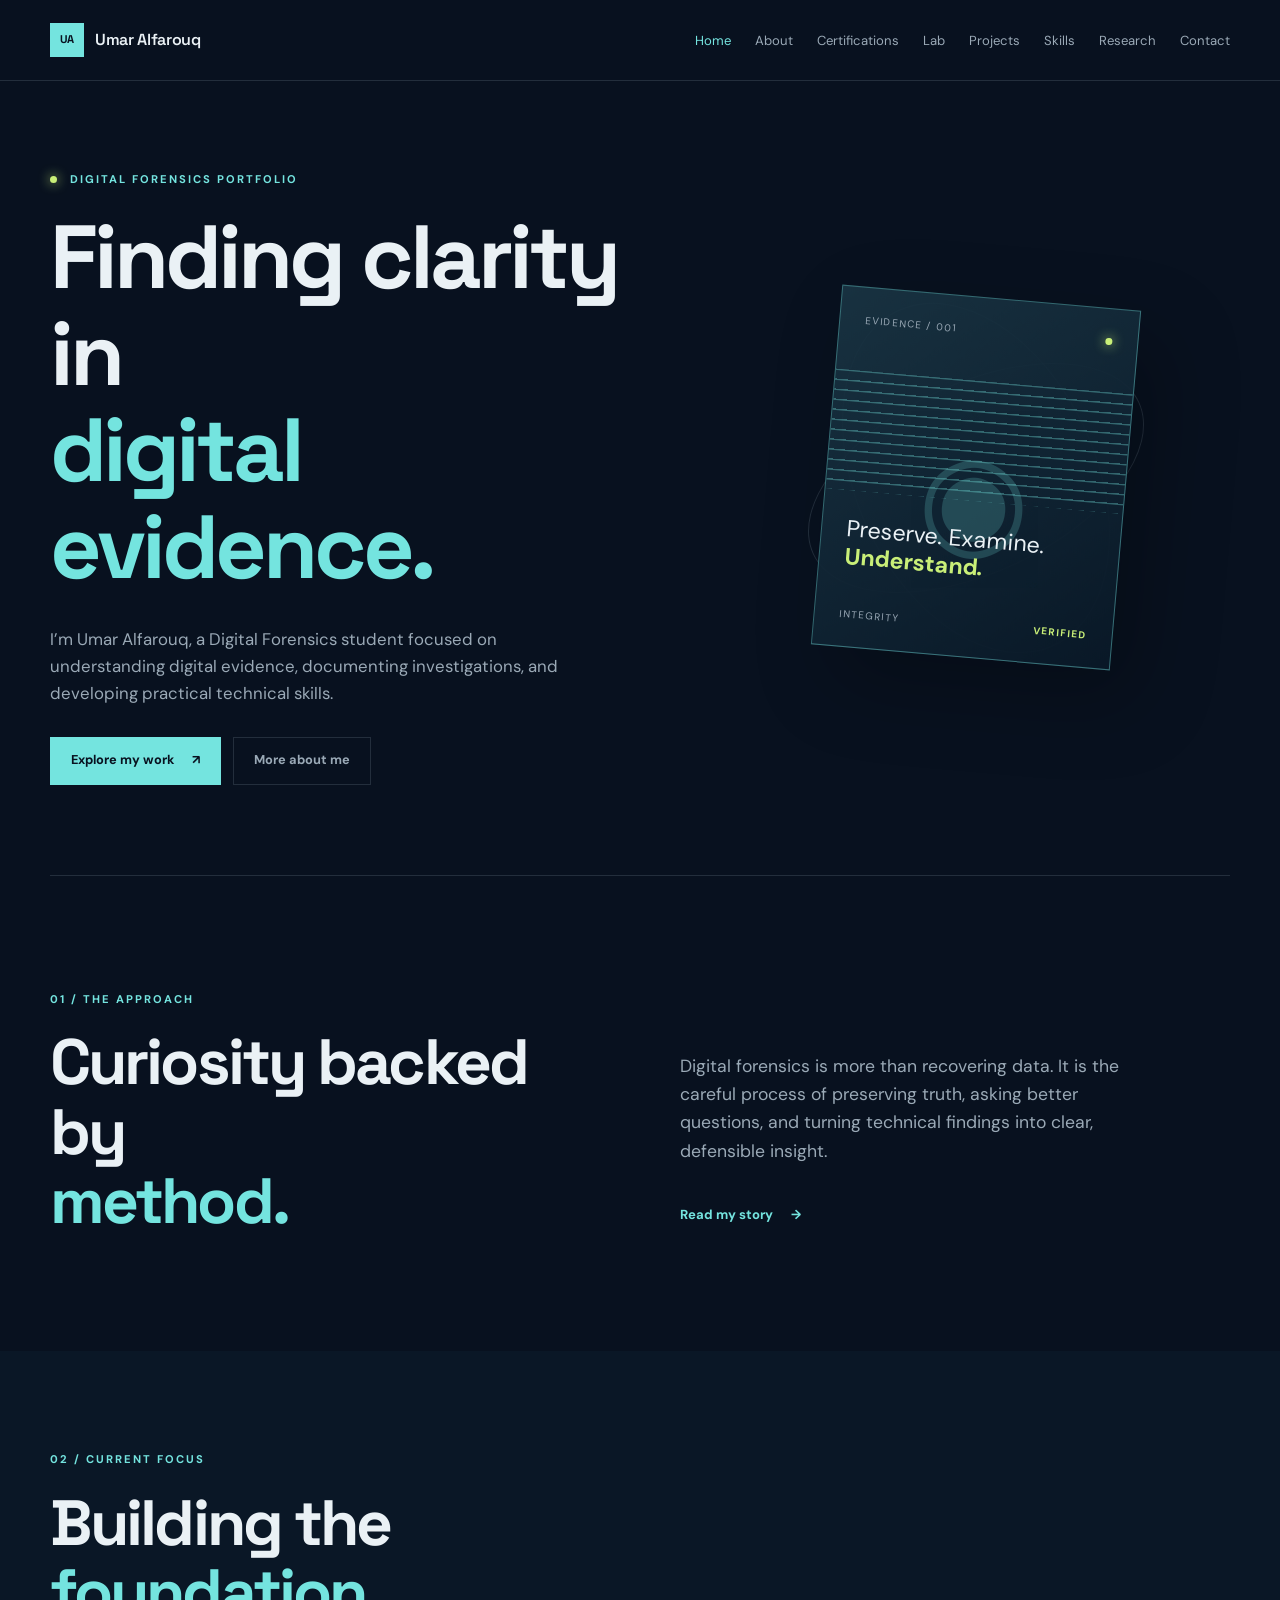
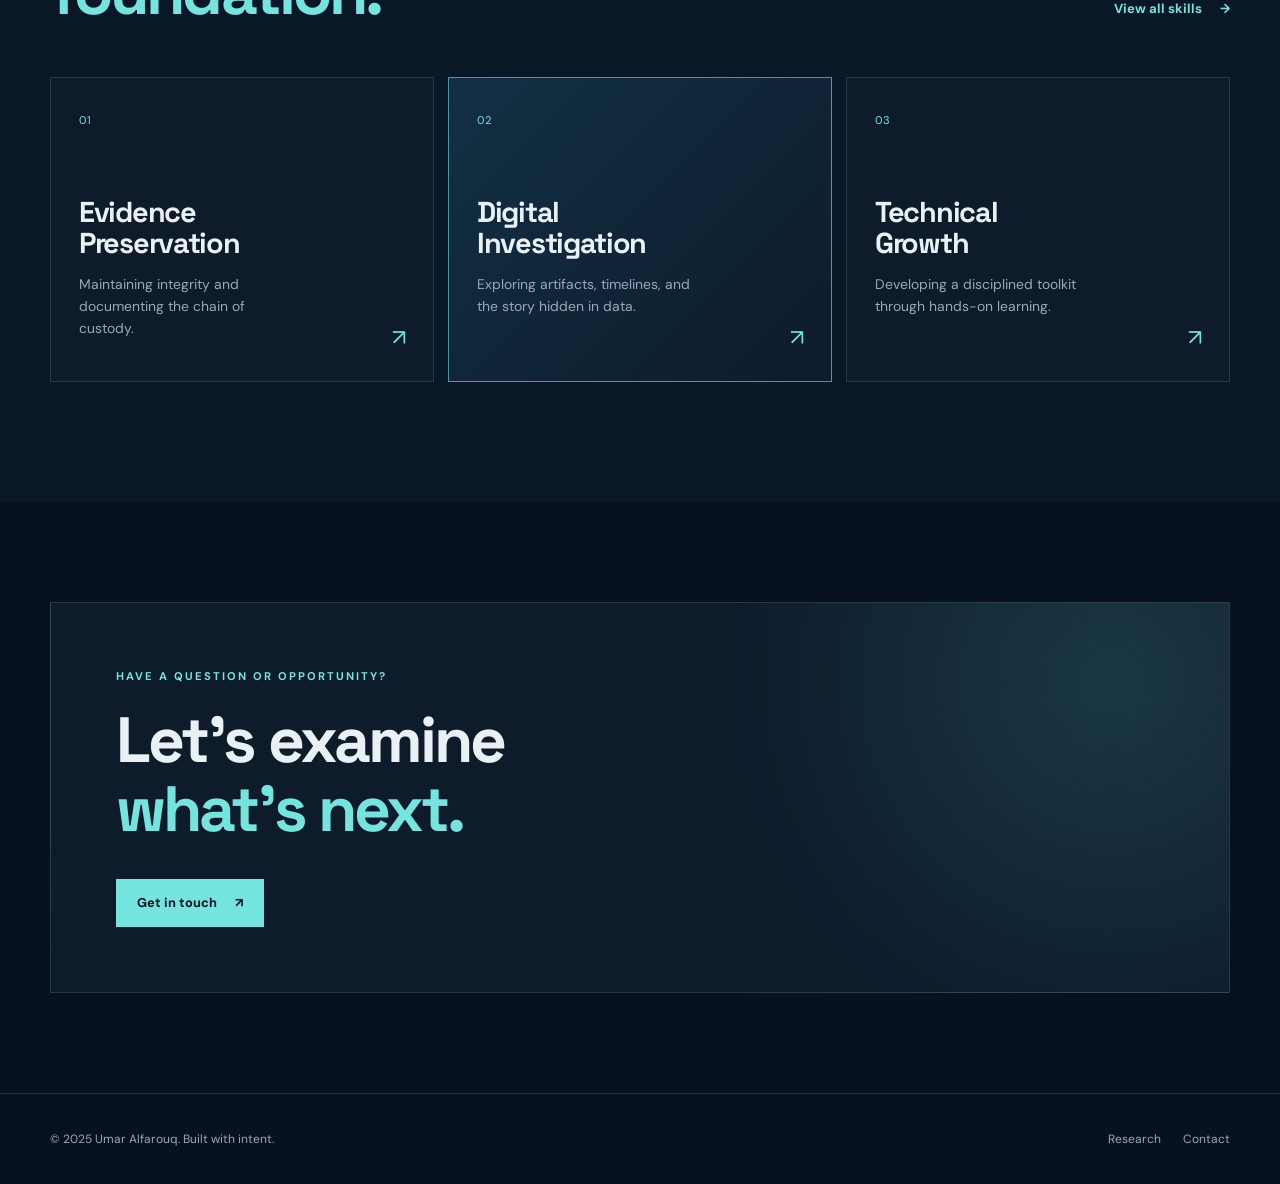
==== index.html @ 57c2f842 "Create Digital Forensics portfolio homepage and design system" ====
<!doctype html>
<html lang="en">
<head>
  <meta charset="UTF-8">
  <meta name="viewport" content="width=device-width, initial-scale=1.0">
  <meta name="description" content="Umar Alfarouq — Digital Forensics student building practical skills in evidence preservation, analysis, and reporting.">
  <meta name="theme-color" content="#08111f">
  <title>Umar Alfarouq | Digital Forensics</title>
  <link rel="preconnect" href="https://fonts.googleapis.com">
  <link rel="preconnect" href="https://fonts.gstatic.com" crossorigin>
  <link href="https://fonts.googleapis.com/css2?family=DM+Sans:wght@400;500;600;700&family=Space+Grotesk:wght@500;600;700&display=swap" rel="stylesheet">
  <link rel="stylesheet" href="css/style.css">
</head>
<body>
  <a class="skip-link" href="#main-content">Skip to content</a>

  <header class="site-header">
    <div class="container nav-wrap">
      <a class="brand" href="index.html" aria-label="Umar Alfarouq home">
        <span class="brand-mark" aria-hidden="true">UA</span>
        <span>Umar Alfarouq</span>
      </a>
      <nav class="site-nav" aria-label="Primary navigation">
        <a class="active" href="index.html" aria-current="page">Home</a>
        <a href="about.html">About</a>
        <a href="certifications.html">Certifications</a>
        <a href="lab.html">Lab</a>
        <a href="projects.html">Projects</a>
        <a href="skills.html">Skills</a>
        <a href="research.html">Research</a>
        <a href="contact.html">Contact</a>
      </nav>
    </div>
  </header>

  <main id="main-content">
    <section class="hero container" aria-labelledby="hero-title">
      <div class="hero-copy">
        <p class="eyebrow"><span class="status-dot"></span> Digital Forensics Portfolio</p>
        <h1 id="hero-title">Finding clarity in<br><span>digital evidence.</span></h1>
        <p class="hero-text">I’m Umar Alfarouq, a Digital Forensics student focused on understanding digital evidence, documenting investigations, and developing practical technical skills.</p>
        <div class="hero-actions">
          <a class="button button-primary" href="projects.html">Explore my work <span aria-hidden="true">↗</span></a>
          <a class="button button-secondary" href="about.html">More about me</a>
        </div>
      </div>
      <div class="hero-visual" aria-label="Digital forensics focus">
        <div class="orbit orbit-one"></div>
        <div class="orbit orbit-two"></div>
        <div class="evidence-card">
          <div class="card-top"><span class="card-label">EVIDENCE / 001</span><span class="pulse"></span></div>
          <div class="scan-lines"></div>
          <div class="fingerprint" aria-hidden="true">◉</div>
          <p class="card-title">Preserve. Examine.<br><strong>Understand.</strong></p>
          <div class="card-meta"><span>INTEGRITY</span><strong>VERIFIED</strong></div>
        </div>
      </div>
    </section>

    <section class="intro-section container" aria-labelledby="intro-title">
      <div class="section-heading"><p class="eyebrow">01 / The approach</p><h2 id="intro-title">Curiosity backed by<br><em>method.</em></h2></div>
      <div class="intro-content"><p>Digital forensics is more than recovering data. It is the careful process of preserving truth, asking better questions, and turning technical findings into clear, defensible insight.</p><a class="text-link" href="about.html">Read my story <span aria-hidden="true">→</span></a></div>
    </section>

    <section class="focus-section" aria-labelledby="focus-title">
      <div class="container"><div class="section-heading section-heading-row"><div><p class="eyebrow">02 / Current focus</p><h2 id="focus-title">Building the<br><em>foundation.</em></h2></div><a class="text-link" href="skills.html">View all skills <span aria-hidden="true">→</span></a></div>
        <div class="focus-grid">
          <article class="focus-card"><span class="number">01</span><h3>Evidence<br>Preservation</h3><p>Maintaining integrity and documenting the chain of custody.</p><a href="lab.html" aria-label="Learn about evidence preservation">↗</a></article>
          <article class="focus-card featured"><span class="number">02</span><h3>Digital<br>Investigation</h3><p>Exploring artifacts, timelines, and the story hidden in data.</p><a href="projects.html" aria-label="View digital investigation projects">↗</a></article>
          <article class="focus-card"><span class="number">03</span><h3>Technical<br>Growth</h3><p>Developing a disciplined toolkit through hands-on learning.</p><a href="certifications.html" aria-label="View certifications">↗</a></article>
        </div>
      </div>
    </section>

    <section class="cta-section container" aria-labelledby="cta-title"><div class="cta-box"><p class="eyebrow">Have a question or opportunity?</p><h2 id="cta-title">Let’s examine<br><em>what’s next.</em></h2><a class="button button-primary" href="contact.html">Get in touch <span aria-hidden="true">↗</span></a></div></section>
  </main>

  <footer class="site-footer"><div class="container footer-wrap"><p>© 2025 Umar Alfarouq. Built with intent.</p><div><a href="research.html">Research</a><a href="contact.html">Contact</a></div></div></footer>
</body>
</html>
---- css/style.css ----
:root {
  --ink: #eaf1f5;
  --muted: #9aa9b6;
  --line: rgba(190, 215, 225, .15);
  --navy: #08111f;
  --panel: #0d1b2b;
  --cyan: #74e4df;
  --lime: #c9ef78;
  --max: 1180px;
}

* { box-sizing: border-box; }
html { scroll-behavior: smooth; }
body { margin: 0; color: var(--ink); background: var(--navy); font-family: "DM Sans", sans-serif; line-height: 1.6; }
a { color: inherit; text-decoration: none; }
.container { width: min(calc(100% - 48px), var(--max)); margin-inline: auto; }
.skip-link { position: fixed; top: -100px; left: 20px; z-index: 10; padding: 10px 14px; color: var(--navy); background: var(--cyan); }
.skip-link:focus { top: 20px; }

.site-header { border-bottom: 1px solid var(--line); }
.nav-wrap, .footer-wrap { display: flex; align-items: center; justify-content: space-between; min-height: 80px; gap: 24px; }
.brand { display: inline-flex; align-items: center; gap: 11px; font-family: "Space Grotesk", sans-serif; font-weight: 600; letter-spacing: -.02em; white-space: nowrap; }
.brand-mark { display: grid; width: 34px; height: 34px; place-items: center; color: var(--navy); background: var(--cyan); font-size: .7rem; font-weight: 700; }
.site-nav { display: flex; flex-wrap: wrap; justify-content: flex-end; gap: 24px; color: var(--muted); font-size: .82rem; }
.site-nav a { transition: color .2s ease; }
.site-nav a:hover, .site-nav a.active { color: var(--cyan); }

.hero { display: grid; grid-template-columns: 1.1fr .9fr; align-items: center; min-height: 650px; gap: 50px; padding-block: 90px; }
.eyebrow { margin: 0 0 20px; color: var(--cyan); font-size: .7rem; font-weight: 700; letter-spacing: .18em; text-transform: uppercase; }
.status-dot, .pulse { display: inline-block; width: 7px; height: 7px; margin-right: 8px; border-radius: 50%; background: var(--lime); box-shadow: 0 0 12px var(--lime); }
h1, h2, h3 { margin: 0; font-family: "Space Grotesk", sans-serif; line-height: 1.08; letter-spacing: -.045em; }
h1 { max-width: 700px; font-size: clamp(3.2rem, 7vw, 6.3rem); }
h1 span, h2 em { color: var(--cyan); font-style: normal; }
.hero-text { max-width: 540px; margin: 30px 0; color: var(--muted); font-size: 1.05rem; }
.hero-actions { display: flex; flex-wrap: wrap; gap: 12px; }
.button { display: inline-flex; align-items: center; justify-content: center; gap: 18px; min-height: 48px; padding: 0 20px; border: 1px solid var(--cyan); font-size: .8rem; font-weight: 700; transition: transform .2s ease, background .2s ease; }
.button:hover { transform: translateY(-3px); }
.button-primary { color: var(--navy); background: var(--cyan); }
.button-primary:hover { background: var(--lime); border-color: var(--lime); }
.button-secondary { border-color: var(--line); color: var(--muted); }
.button-secondary:hover { color: var(--ink); border-color: var(--cyan); }

.hero-visual { position: relative; display: grid; min-height: 390px; place-items: center; }
.orbit { position: absolute; border: 1px solid var(--line); border-radius: 50%; transform: rotate(-25deg); }
.orbit-one { width: 360px; height: 190px; }
.orbit-two { width: 240px; height: 370px; }
.evidence-card { position: relative; width: min(100%, 300px); min-height: 355px; padding: 25px; overflow: hidden; border: 1px solid rgba(116, 228, 223, .38); background: linear-gradient(145deg, rgba(25, 52, 67, .92), rgba(9, 24, 39, .96)); box-shadow: 25px 30px 80px rgba(0, 0, 0, .25); transform: rotate(5deg); }
.card-top, .card-meta { display: flex; justify-content: space-between; color: var(--muted); font-size: .62rem; letter-spacing: .12em; }
.pulse { margin: 4px 0 0; }
.scan-lines { height: 120px; margin: 42px -25px 25px; opacity: .35; background: repeating-linear-gradient(0deg, transparent 0 8px, var(--cyan) 9px 10px); }
.fingerprint { position: absolute; top: 100px; left: 0; width: 100%; color: var(--cyan); opacity: .2; text-align: center; font-size: 8rem; }
.card-title { position: relative; margin: 0 0 35px; font-size: 1.45rem; line-height: 1.2; }
.card-title strong, .card-meta strong { color: var(--lime); }

.intro-section { display: grid; grid-template-columns: 1fr 1fr; gap: 80px; padding-block: 115px; border-top: 1px solid var(--line); }
h2 { font-size: clamp(2.4rem, 5vw, 4.5rem); }
.intro-content { max-width: 440px; padding-top: 44px; color: var(--muted); font-size: 1.1rem; }
.text-link { display: inline-flex; gap: 18px; margin-top: 22px; color: var(--cyan); font-size: .82rem; font-weight: 700; }
.text-link:hover { color: var(--lime); }
.focus-section { padding-block: 100px 120px; background: #0a1726; }
.section-heading-row { display: flex; align-items: end; justify-content: space-between; margin-bottom: 50px; }
.section-heading-row .text-link { margin-bottom: 8px; }
.focus-grid { display: grid; grid-template-columns: repeat(3, 1fr); gap: 14px; }
.focus-card { position: relative; min-height: 290px; padding: 28px; border: 1px solid var(--line); background: var(--panel); }
.focus-card.featured { border-color: rgba(116, 228, 223, .6); background: linear-gradient(135deg, #123044, #0d1b2b); }
.focus-card .number { color: var(--cyan); font-size: .7rem; letter-spacing: .1em; }
.focus-card h3 { margin-top: 65px; font-size: 1.8rem; }
.focus-card p { max-width: 220px; color: var(--muted); font-size: .87rem; }
.focus-card > a { position: absolute; right: 27px; bottom: 25px; color: var(--cyan); font-size: 1.4rem; }
.cta-section { padding-block: 100px; }
.cta-box { padding: 65px; border: 1px solid var(--line); background: radial-gradient(circle at 90% 20%, rgba(116, 228, 223, .14), transparent 35%), var(--panel); }
.cta-box h2 { margin-bottom: 35px; }
.site-footer { border-top: 1px solid var(--line); color: var(--muted); font-size: .75rem; }
.footer-wrap { min-height: 90px; }
.footer-wrap div { display: flex; gap: 22px; }
.footer-wrap a:hover { color: var(--cyan); }

@media (max-width: 850px) {
  .nav-wrap { align-items: flex-start; flex-direction: column; padding-block: 18px; }
  .site-nav { justify-content: flex-start; gap: 12px 18px; }
  .hero { grid-template-columns: 1fr; padding-block: 75px; }
  .hero-visual { min-height: 330px; }
  .intro-section { gap: 35px; }
}
@media (max-width: 620px) {
  .container { width: min(calc(100% - 32px), var(--max)); }
  h1 { font-size: clamp(2.9rem, 15vw, 4.5rem); }
  .intro-section, .focus-grid { grid-template-columns: 1fr; }
  .intro-content { padding-top: 0; }
  .section-heading-row { align-items: flex-start; flex-direction: column; gap: 15px; }
  .focus-card { min-height: 245px; }
  .focus-card h3 { margin-top: 45px; }
  .cta-box { padding: 38px 24px; }
  .footer-wrap { align-items: flex-start; flex-direction: column; justify-content: center; padding-block: 25px; }
}
@media (prefers-reduced-motion: reduce) { *, *::before, *::after { scroll-behavior: auto !important; transition: none !important; } }
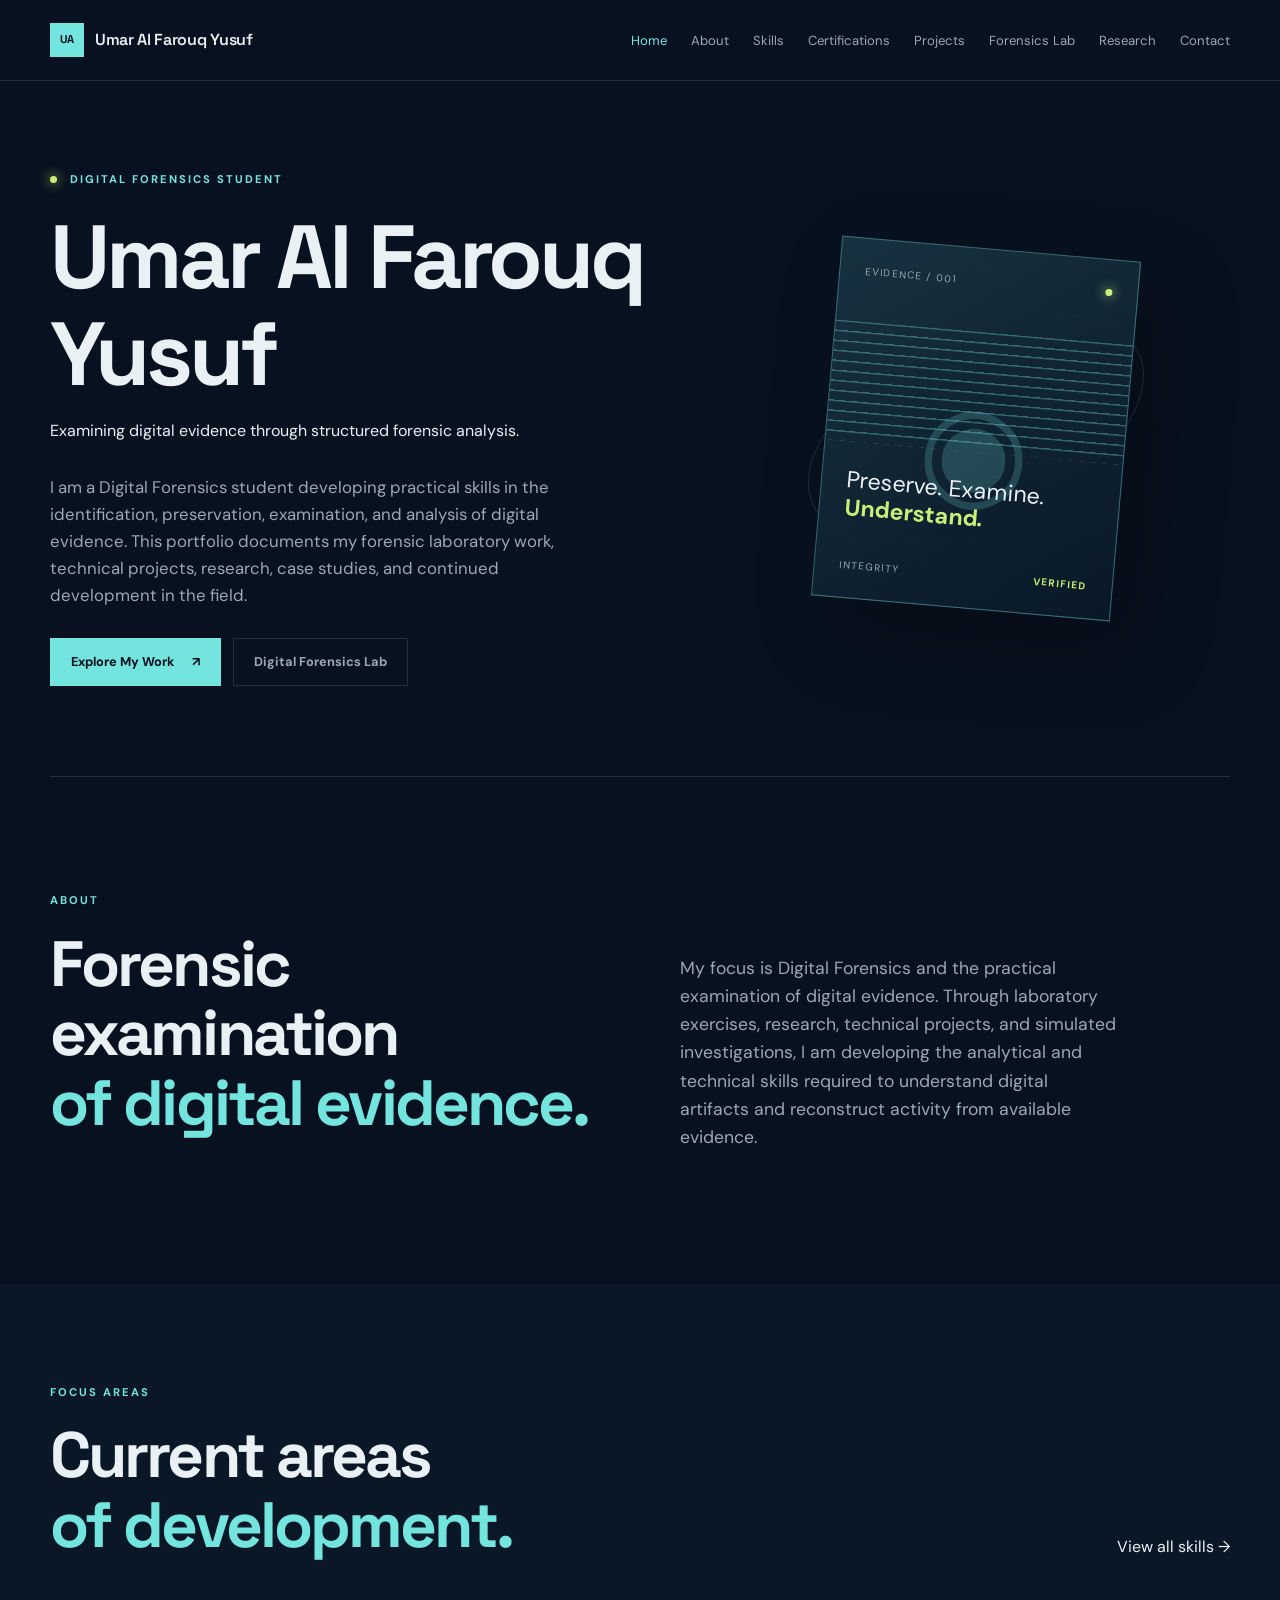
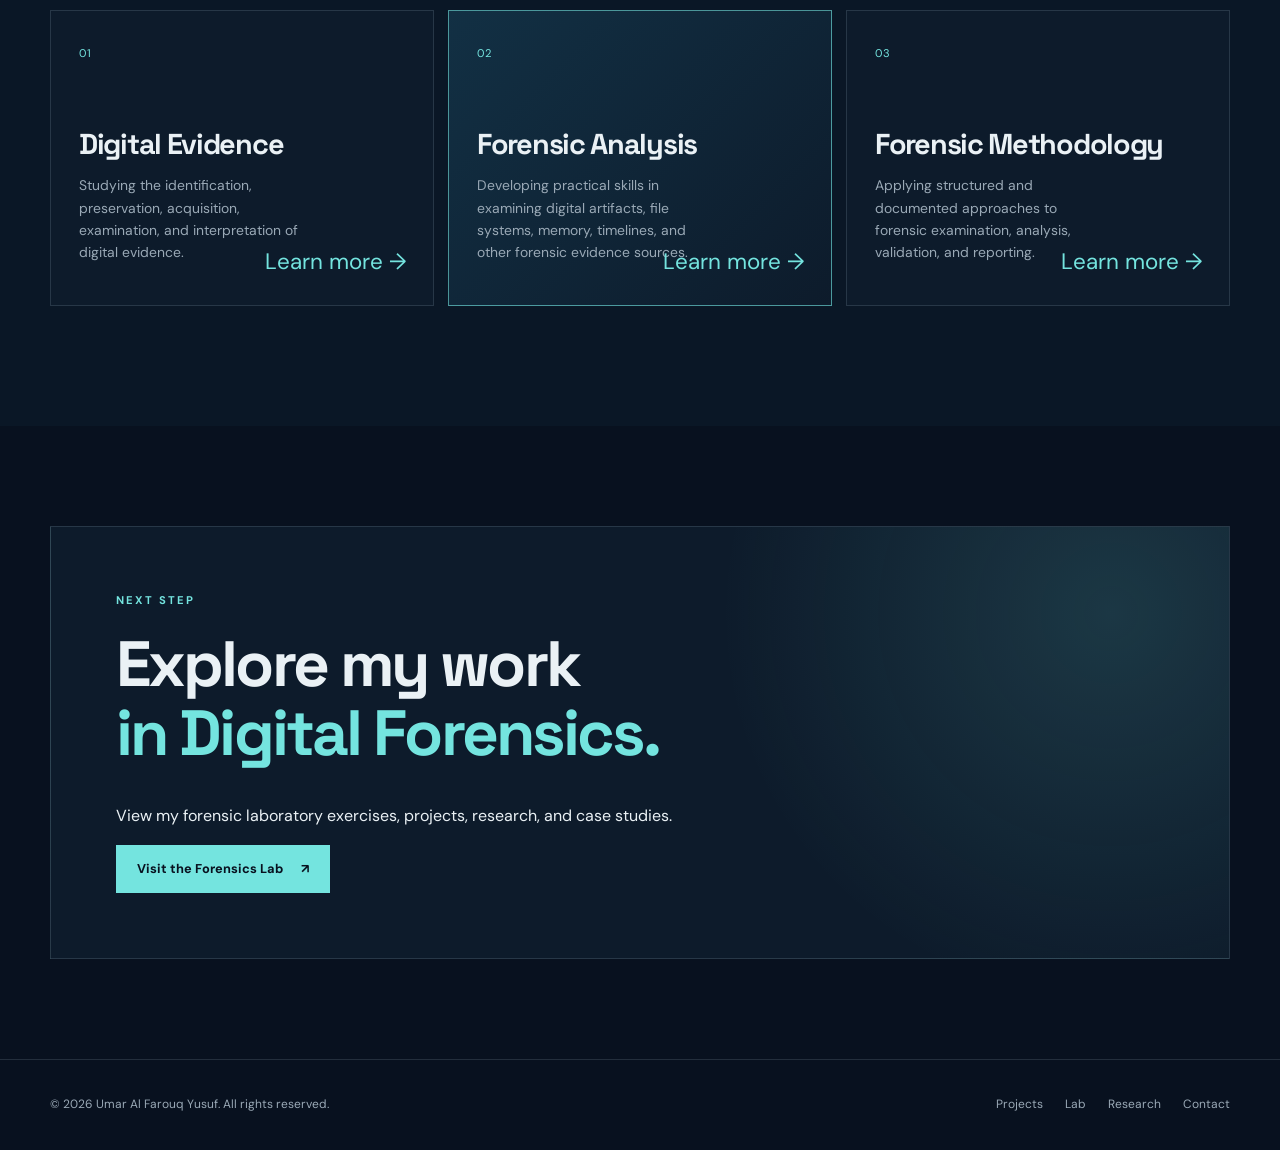
==== commit df062b8d: "Refine Home page with authentic professional identity and content" ====
--- a/index.html
+++ b/index.html
@@ -3,9 +3,9 @@
 <head>
   <meta charset="UTF-8">
   <meta name="viewport" content="width=device-width, initial-scale=1.0">
-  <meta name="description" content="Umar Alfarouq — Digital Forensics student building practical skills in evidence preservation, analysis, and reporting.">
+  <meta name="description" content="Umar Al Farouq Yusuf — Digital Forensics student developing practical skills in digital evidence examination, analysis, and forensic methodology.">
   <meta name="theme-color" content="#08111f">
-  <title>Umar Alfarouq | Digital Forensics</title>
+  <title>Umar Al Farouq Yusuf | Digital Forensics</title>
   <link rel="preconnect" href="https://fonts.googleapis.com">
   <link rel="preconnect" href="https://fonts.gstatic.com" crossorigin>
   <link href="https://fonts.googleapis.com/css2?family=DM+Sans:wght@400;500;600;700&family=Space+Grotesk:wght@500;600;700&display=swap" rel="stylesheet">
@@ -16,17 +16,17 @@
 
   <header class="site-header">
     <div class="container nav-wrap">
-      <a class="brand" href="index.html" aria-label="Umar Alfarouq home">
+      <a class="brand" href="index.html" aria-label="Umar Al Farouq Yusuf home">
         <span class="brand-mark" aria-hidden="true">UA</span>
-        <span>Umar Alfarouq</span>
+        <span>Umar Al Farouq Yusuf</span>
       </a>
       <nav class="site-nav" aria-label="Primary navigation">
         <a class="active" href="index.html" aria-current="page">Home</a>
         <a href="about.html">About</a>
+        <a href="skills.html">Skills</a>
         <a href="certifications.html">Certifications</a>
-        <a href="lab.html">Lab</a>
         <a href="projects.html">Projects</a>
-        <a href="skills.html">Skills</a>
+        <a href="lab.html">Forensics Lab</a>
         <a href="research.html">Research</a>
         <a href="contact.html">Contact</a>
       </nav>
@@ -36,12 +36,13 @@
   <main id="main-content">
     <section class="hero container" aria-labelledby="hero-title">
       <div class="hero-copy">
-        <p class="eyebrow"><span class="status-dot"></span> Digital Forensics Portfolio</p>
-        <h1 id="hero-title">Finding clarity in<br><span>digital evidence.</span></h1>
-        <p class="hero-text">I’m Umar Alfarouq, a Digital Forensics student focused on understanding digital evidence, documenting investigations, and developing practical technical skills.</p>
+        <p class="eyebrow"><span class="status-dot"></span> Digital Forensics Student</p>
+        <h1 id="hero-title">Umar Al Farouq Yusuf</h1>
+        <p class="hero-subtitle">Examining digital evidence through structured forensic analysis.</p>
+        <p class="hero-text">I am a Digital Forensics student developing practical skills in the identification, preservation, examination, and analysis of digital evidence. This portfolio documents my forensic laboratory work, technical projects, research, case studies, and continued development in the field.</p>
         <div class="hero-actions">
-          <a class="button button-primary" href="projects.html">Explore my work <span aria-hidden="true">↗</span></a>
-          <a class="button button-secondary" href="about.html">More about me</a>
+          <a class="button button-primary" href="projects.html">Explore My Work <span aria-hidden="true">↗</span></a>
+          <a class="button button-secondary" href="lab.html">Digital Forensics Lab</a>
         </div>
       </div>
       <div class="hero-visual" aria-label="Digital forensics focus">
@@ -58,23 +59,67 @@
     </section>
 
     <section class="intro-section container" aria-labelledby="intro-title">
-      <div class="section-heading"><p class="eyebrow">01 / The approach</p><h2 id="intro-title">Curiosity backed by<br><em>method.</em></h2></div>
-      <div class="intro-content"><p>Digital forensics is more than recovering data. It is the careful process of preserving truth, asking better questions, and turning technical findings into clear, defensible insight.</p><a class="text-link" href="about.html">Read my story <span aria-hidden="true">→</span></a></div>
+      <div class="section-heading">
+        <p class="eyebrow">About</p>
+        <h2 id="intro-title">Forensic examination<br><em>of digital evidence.</em></h2>
+      </div>
+      <div class="intro-content">
+        <p>My focus is Digital Forensics and the practical examination of digital evidence. Through laboratory exercises, research, technical projects, and simulated investigations, I am developing the analytical and technical skills required to understand digital artifacts and reconstruct activity from available evidence.</p>
+      </div>
     </section>
 
     <section class="focus-section" aria-labelledby="focus-title">
-      <div class="container"><div class="section-heading section-heading-row"><div><p class="eyebrow">02 / Current focus</p><h2 id="focus-title">Building the<br><em>foundation.</em></h2></div><a class="text-link" href="skills.html">View all skills <span aria-hidden="true">→</span></a></div>
+      <div class="container">
+        <div class="section-heading section-heading-row">
+          <div>
+            <p class="eyebrow">Focus Areas</p>
+            <h2 id="focus-title">Current areas<br><em>of development.</em></h2>
+          </div>
+          <a class="link-arrow" href="skills.html">View all skills <span aria-hidden="true">→</span></a>
+        </div>
         <div class="focus-grid">
-          <article class="focus-card"><span class="number">01</span><h3>Evidence<br>Preservation</h3><p>Maintaining integrity and documenting the chain of custody.</p><a href="lab.html" aria-label="Learn about evidence preservation">↗</a></article>
-          <article class="focus-card featured"><span class="number">02</span><h3>Digital<br>Investigation</h3><p>Exploring artifacts, timelines, and the story hidden in data.</p><a href="projects.html" aria-label="View digital investigation projects">↗</a></article>
-          <article class="focus-card"><span class="number">03</span><h3>Technical<br>Growth</h3><p>Developing a disciplined toolkit through hands-on learning.</p><a href="certifications.html" aria-label="View certifications">↗</a></article>
+          <article class="focus-card">
+            <span class="number">01</span>
+            <h3>Digital Evidence</h3>
+            <p>Studying the identification, preservation, acquisition, examination, and interpretation of digital evidence.</p>
+            <a href="lab.html" aria-label="Explore Digital Evidence in Forensics Lab">Learn more <span aria-hidden="true">→</span></a>
+          </article>
+          <article class="focus-card featured">
+            <span class="number">02</span>
+            <h3>Forensic Analysis</h3>
+            <p>Developing practical skills in examining digital artifacts, file systems, memory, timelines, and other forensic evidence sources.</p>
+            <a href="projects.html" aria-label="Explore Forensic Analysis projects">Learn more <span aria-hidden="true">→</span></a>
+          </article>
+          <article class="focus-card">
+            <span class="number">03</span>
+            <h3>Forensic Methodology</h3>
+            <p>Applying structured and documented approaches to forensic examination, analysis, validation, and reporting.</p>
+            <a href="research.html" aria-label="Explore Forensic Methodology in Research">Learn more <span aria-hidden="true">→</span></a>
+          </article>
         </div>
       </div>
     </section>
 
-    <section class="cta-section container" aria-labelledby="cta-title"><div class="cta-box"><p class="eyebrow">Have a question or opportunity?</p><h2 id="cta-title">Let’s examine<br><em>what’s next.</em></h2><a class="button button-primary" href="contact.html">Get in touch <span aria-hidden="true">↗</span></a></div></section>
+    <section class="cta-section container" aria-labelledby="cta-title">
+      <div class="cta-box">
+        <p class="eyebrow">Next step</p>
+        <h2 id="cta-title">Explore my work<br><em>in Digital Forensics.</em></h2>
+        <p>View my forensic laboratory exercises, projects, research, and case studies.</p>
+        <a class="button button-primary" href="lab.html">Visit the Forensics Lab <span aria-hidden="true">↗</span></a>
+      </div>
+    </section>
   </main>
 
-  <footer class="site-footer"><div class="container footer-wrap"><p>© 2025 Umar Alfarouq. Built with intent.</p><div><a href="research.html">Research</a><a href="contact.html">Contact</a></div></div></footer>
+  <footer class="site-footer">
+    <div class="container footer-wrap">
+      <p>© 2026 Umar Al Farouq Yusuf. All rights reserved.</p>
+      <div>
+        <a href="projects.html">Projects</a>
+        <a href="lab.html">Lab</a>
+        <a href="research.html">Research</a>
+        <a href="contact.html">Contact</a>
+      </div>
+    </div>
+  </footer>
 </body>
 </html>
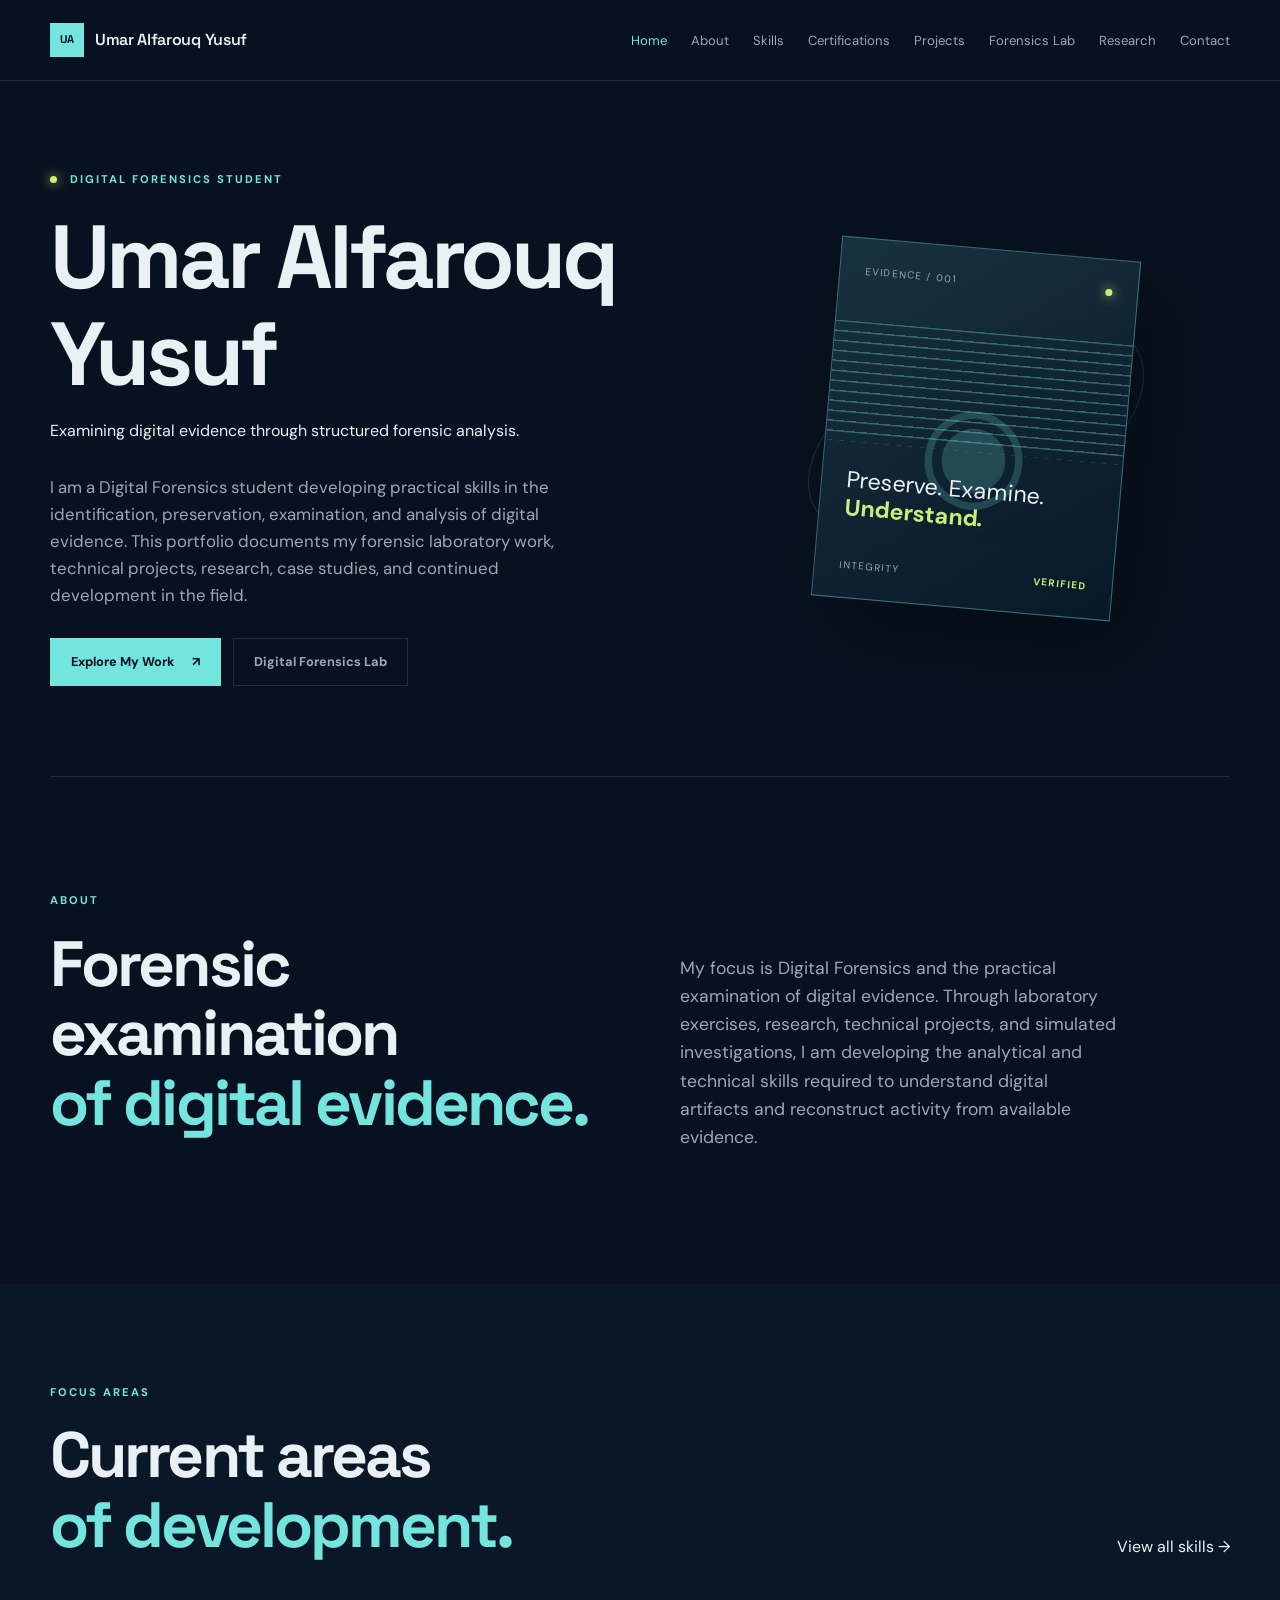
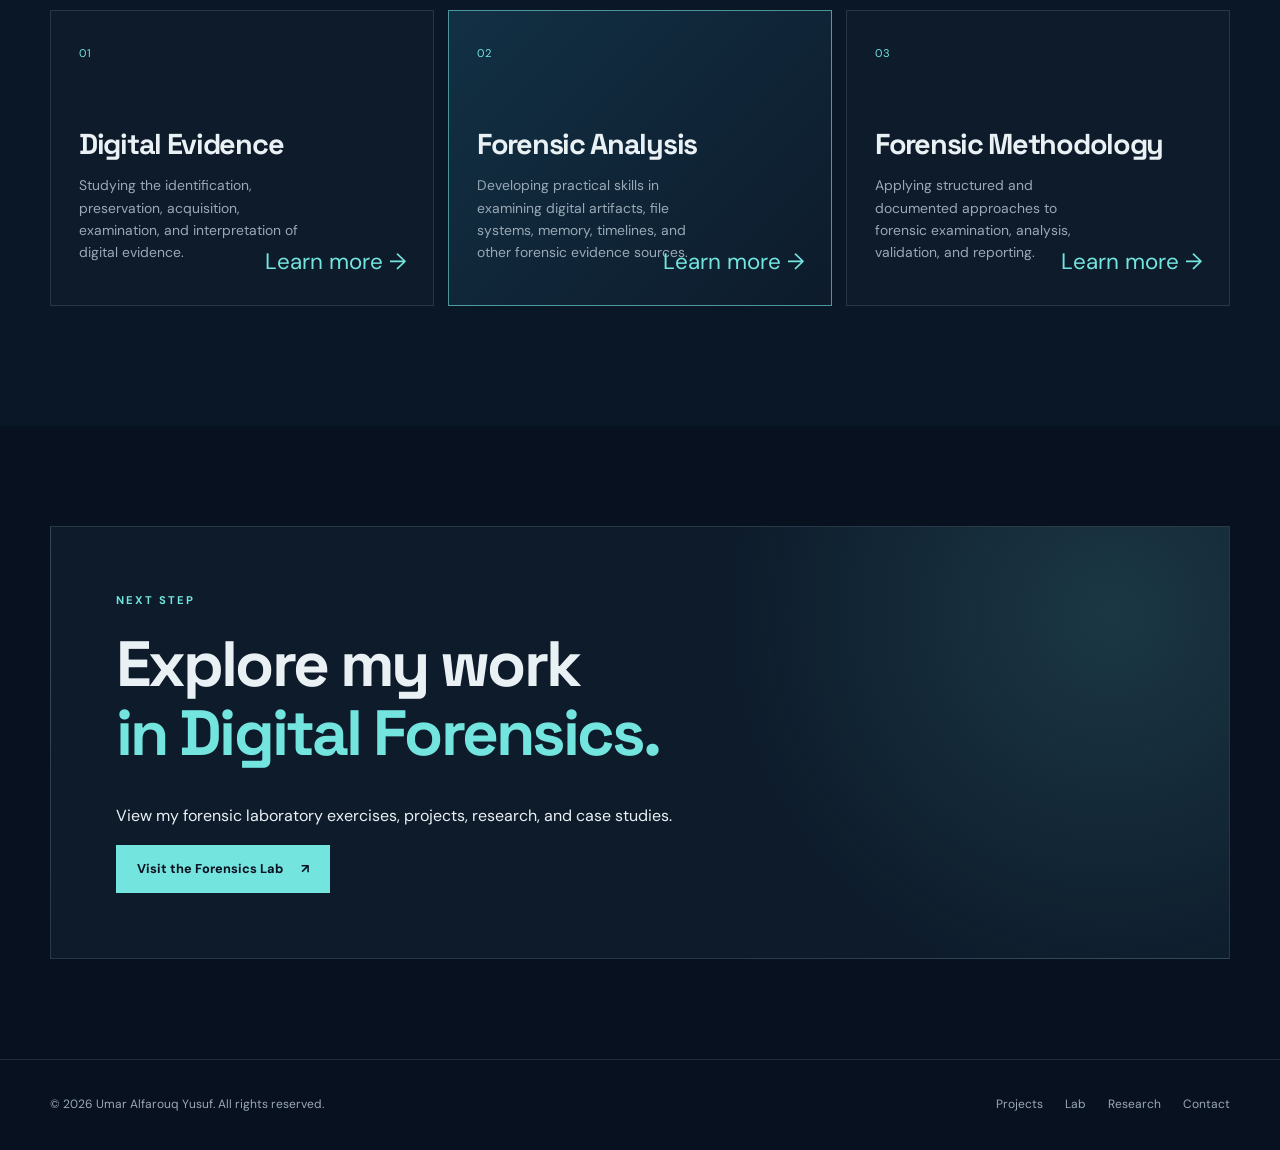
==== commit 387e484b: "Standardize the project to the full name Umar Alfarouq Yusuf across the website pages." ====
--- a/index.html
+++ b/index.html
@@ -3,9 +3,9 @@
 <head>
   <meta charset="UTF-8">
   <meta name="viewport" content="width=device-width, initial-scale=1.0">
-  <meta name="description" content="Umar Al Farouq Yusuf — Digital Forensics student developing practical skills in digital evidence examination, analysis, and forensic methodology.">
+  <meta name="description" content="Umar Alfarouq Yusuf — Digital Forensics student developing practical skills in digital evidence examination, analysis, and forensic methodology.">
   <meta name="theme-color" content="#08111f">
-  <title>Umar Al Farouq Yusuf | Digital Forensics</title>
+  <title>Umar Alfarouq Yusuf | Digital Forensics</title>
   <link rel="preconnect" href="https://fonts.googleapis.com">
   <link rel="preconnect" href="https://fonts.gstatic.com" crossorigin>
   <link href="https://fonts.googleapis.com/css2?family=DM+Sans:wght@400;500;600;700&family=Space+Grotesk:wght@500;600;700&display=swap" rel="stylesheet">
@@ -13,12 +13,11 @@
 </head>
 <body>
   <a class="skip-link" href="#main-content">Skip to content</a>
-
   <header class="site-header">
     <div class="container nav-wrap">
-      <a class="brand" href="index.html" aria-label="Umar Al Farouq Yusuf home">
+      <a class="brand" href="index.html" aria-label="Umar Alfarouq Yusuf home">
         <span class="brand-mark" aria-hidden="true">UA</span>
-        <span>Umar Al Farouq Yusuf</span>
+        <span>Umar Alfarouq Yusuf</span>
       </a>
       <nav class="site-nav" aria-label="Primary navigation">
         <a class="active" href="index.html" aria-current="page">Home</a>
@@ -37,7 +36,7 @@
     <section class="hero container" aria-labelledby="hero-title">
       <div class="hero-copy">
         <p class="eyebrow"><span class="status-dot"></span> Digital Forensics Student</p>
-        <h1 id="hero-title">Umar Al Farouq Yusuf</h1>
+        <h1 id="hero-title">Umar Alfarouq Yusuf</h1>
         <p class="hero-subtitle">Examining digital evidence through structured forensic analysis.</p>
         <p class="hero-text">I am a Digital Forensics student developing practical skills in the identification, preservation, examination, and analysis of digital evidence. This portfolio documents my forensic laboratory work, technical projects, research, case studies, and continued development in the field.</p>
         <div class="hero-actions">
@@ -112,7 +111,7 @@
 
   <footer class="site-footer">
     <div class="container footer-wrap">
-      <p>© 2026 Umar Al Farouq Yusuf. All rights reserved.</p>
+      <p>© 2026 Umar Alfarouq Yusuf. All rights reserved.</p>
       <div>
         <a href="projects.html">Projects</a>
         <a href="lab.html">Lab</a>
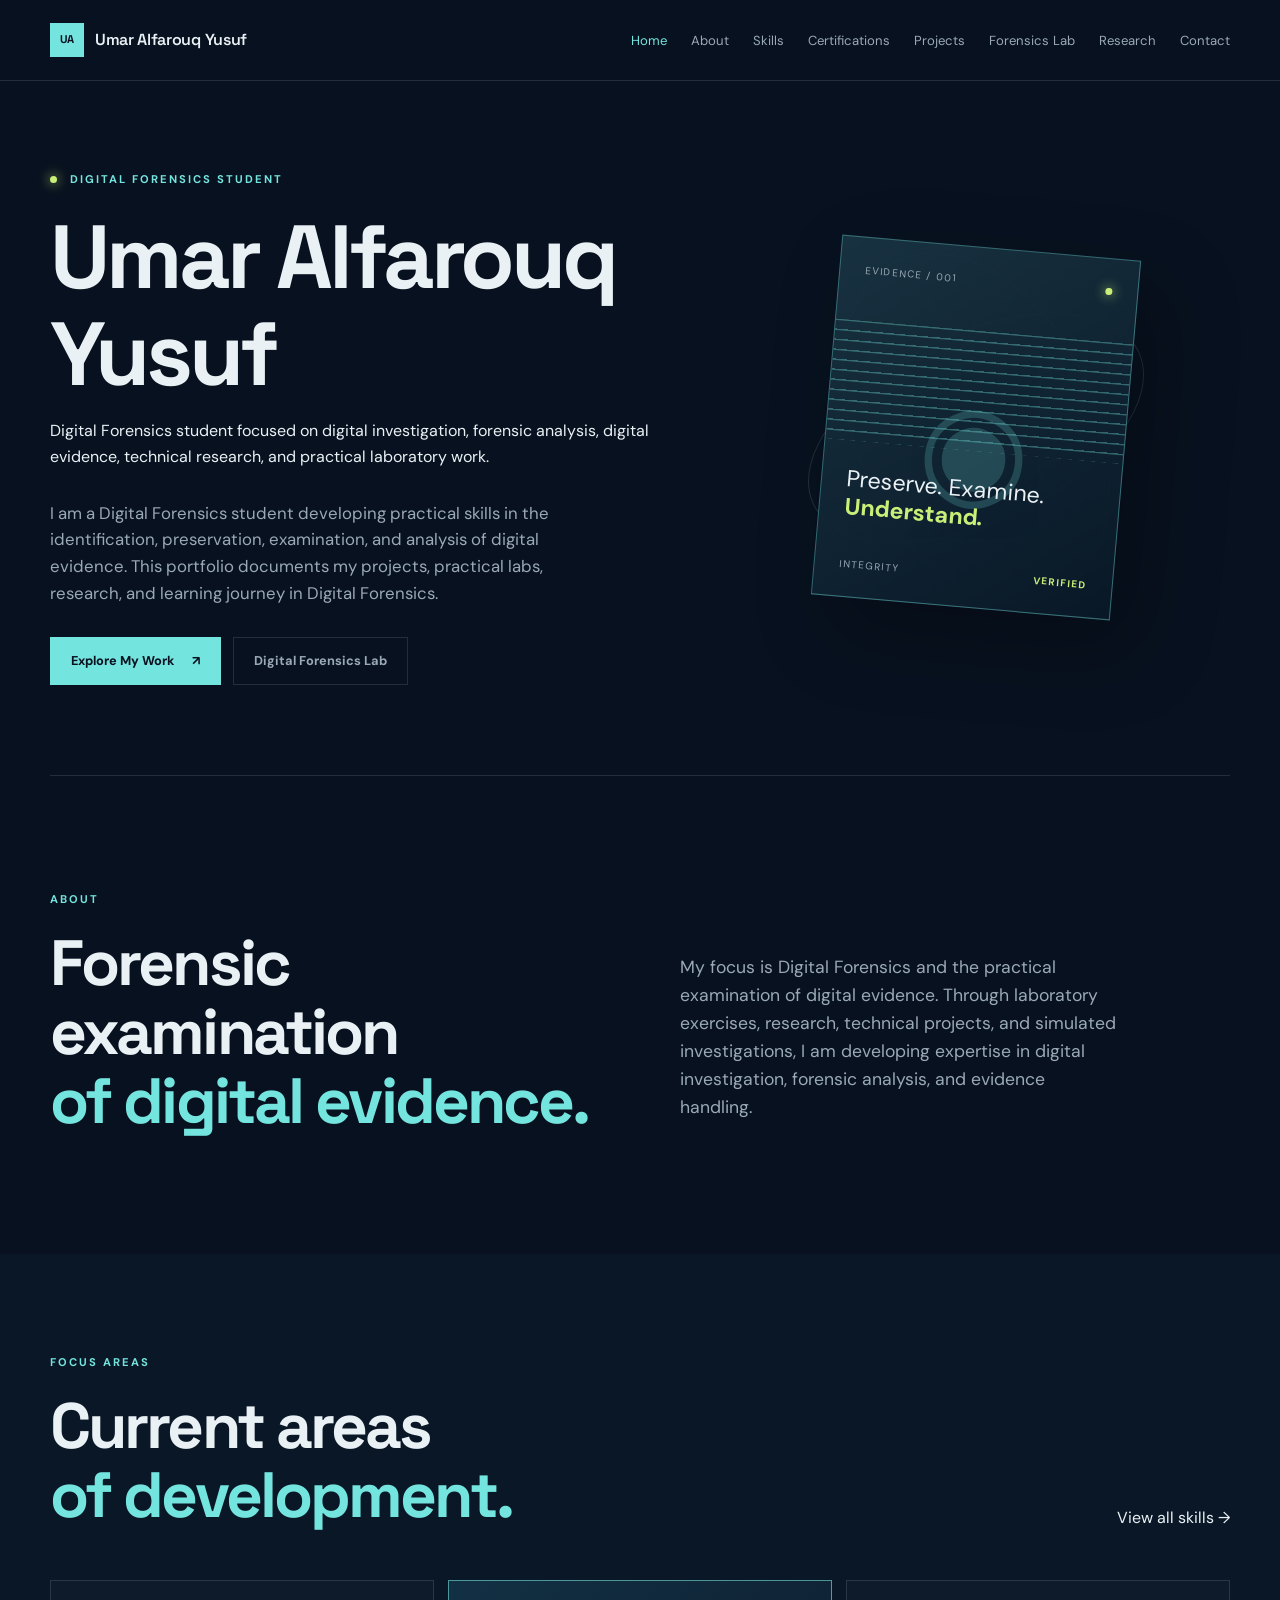
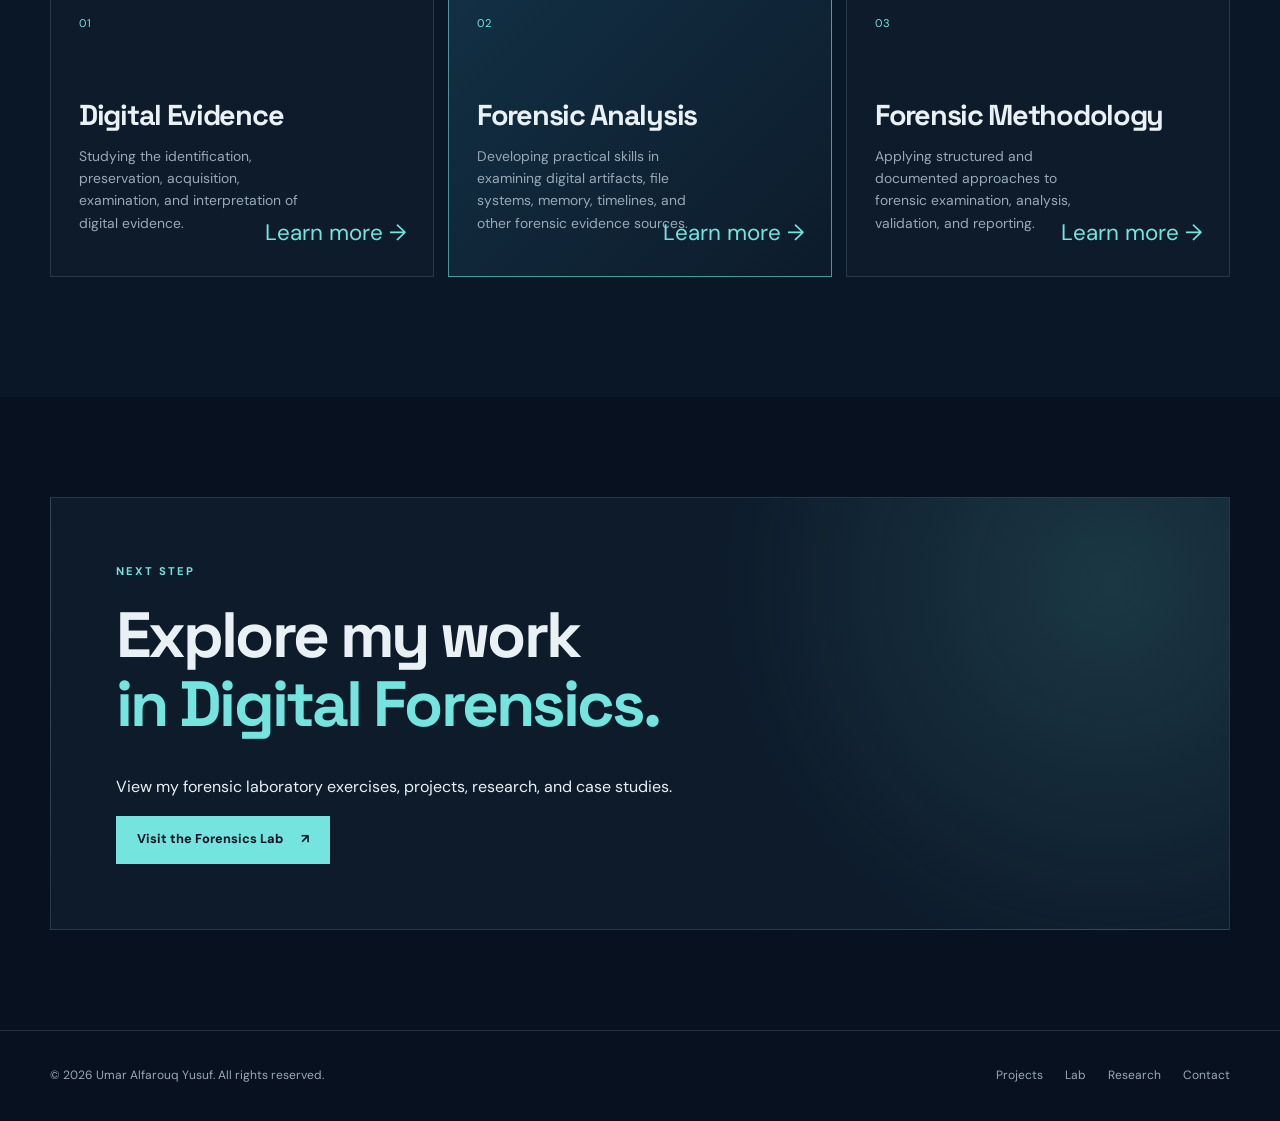
==== commit 67cc76dd: "Update description and hero subtitle with Digital Forensics focus areas" ====
--- a/index.html
+++ b/index.html
@@ -3,7 +3,7 @@
 <head>
   <meta charset="UTF-8">
   <meta name="viewport" content="width=device-width, initial-scale=1.0">
-  <meta name="description" content="Umar Alfarouq Yusuf — Digital Forensics student developing practical skills in digital evidence examination, analysis, and forensic methodology.">
+  <meta name="description" content="Digital Forensics student focused on digital investigation, forensic analysis, digital evidence, technical research, and practical laboratory work.">
   <meta name="theme-color" content="#08111f">
   <title>Umar Alfarouq Yusuf | Digital Forensics</title>
   <link rel="preconnect" href="https://fonts.googleapis.com">
@@ -37,8 +37,8 @@
       <div class="hero-copy">
         <p class="eyebrow"><span class="status-dot"></span> Digital Forensics Student</p>
         <h1 id="hero-title">Umar Alfarouq Yusuf</h1>
-        <p class="hero-subtitle">Examining digital evidence through structured forensic analysis.</p>
-        <p class="hero-text">I am a Digital Forensics student developing practical skills in the identification, preservation, examination, and analysis of digital evidence. This portfolio documents my forensic laboratory work, technical projects, research, case studies, and continued development in the field.</p>
+        <p class="hero-subtitle">Digital Forensics student focused on digital investigation, forensic analysis, digital evidence, technical research, and practical laboratory work.</p>
+        <p class="hero-text">I am a Digital Forensics student developing practical skills in the identification, preservation, examination, and analysis of digital evidence. This portfolio documents my projects, practical labs, research, and learning journey in Digital Forensics.</p>
         <div class="hero-actions">
           <a class="button button-primary" href="projects.html">Explore My Work <span aria-hidden="true">↗</span></a>
           <a class="button button-secondary" href="lab.html">Digital Forensics Lab</a>
@@ -63,7 +63,7 @@
         <h2 id="intro-title">Forensic examination<br><em>of digital evidence.</em></h2>
       </div>
       <div class="intro-content">
-        <p>My focus is Digital Forensics and the practical examination of digital evidence. Through laboratory exercises, research, technical projects, and simulated investigations, I am developing the analytical and technical skills required to understand digital artifacts and reconstruct activity from available evidence.</p>
+        <p>My focus is Digital Forensics and the practical examination of digital evidence. Through laboratory exercises, research, technical projects, and simulated investigations, I am developing expertise in digital investigation, forensic analysis, and evidence handling.</p>
       </div>
     </section>
 
